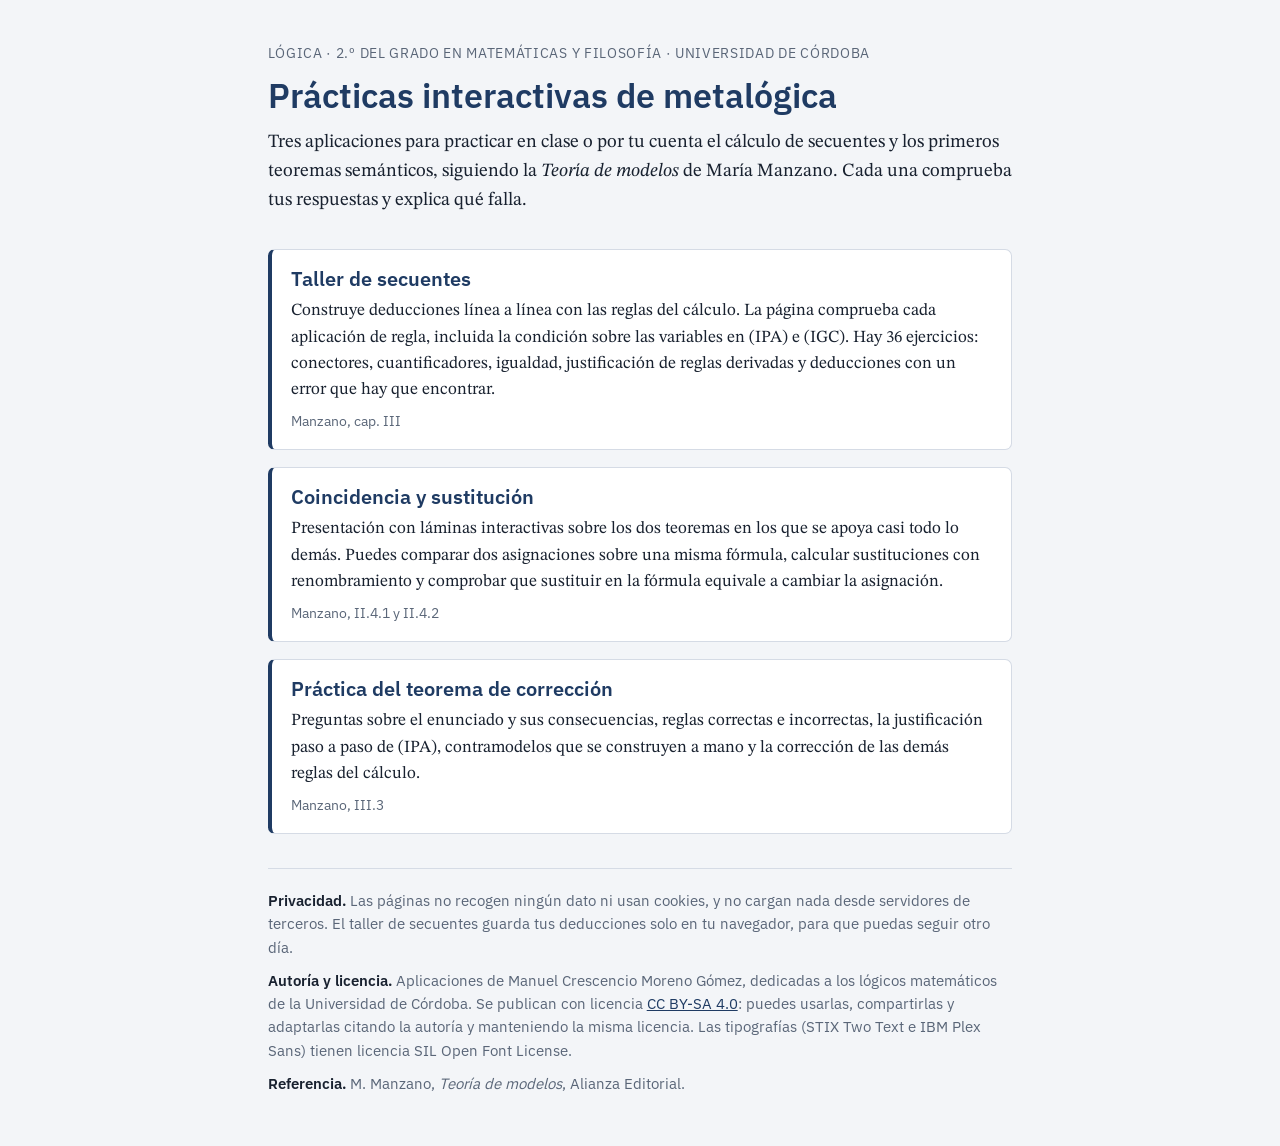
==== index.html @ b93044f5 "Add files via upload" ====
<!DOCTYPE html>
<html lang="es">
<head>
<meta charset="utf-8">
<meta name="viewport" content="width=device-width, initial-scale=1">
<title>Lógica · Prácticas interactivas</title>
<link rel="icon" href="data:image/svg+xml,%3Csvg xmlns=%27http://www.w3.org/2000/svg%27 viewBox=%270 0 32 32%27%3E%3Crect width=%2732%27 height=%2732%27 rx=%276%27 fill=%27%231f3b63%27/%3E%3Ctext x=%2716%27 y=%2723%27 font-size=%2720%27 text-anchor=%27middle%27 fill=%27white%27 font-family=%27serif%27%3E%E2%8A%A2%3C/text%3E%3C/svg%3E">
<meta name="description" content="Prácticas interactivas de metalógica: cálculo de secuentes de Manzano, teorema de corrección, coincidencia y sustitución. Lógica, 2.º del grado en Matemáticas y Filosofía (Universidad de Córdoba).">
<link rel="stylesheet" href="fuentes/fuentes.css">
<style>
:root{
  --bg:#f3f5f8; --surface:#ffffff; --ink:#18212f; --muted:#5a6678; --line:#d5dbe5;
  --accent:#1f3b63; --accent-soft:#e4ebf5;
  --font-body:"STIX Two Text","Cambria","Times New Roman",serif;
  --font-ui:"IBM Plex Sans","Segoe UI",system-ui,sans-serif;
}
@media (prefers-color-scheme: dark){
  :root{color-scheme:dark;--bg:#111722;--surface:#1a2231;--ink:#e6ebf3;--muted:#9aa7ba;--line:#313c50;--accent:#9dbcf0;--accent-soft:#25324a}
}
*{box-sizing:border-box}
html{font-size:17px}
body{margin:0;background:var(--bg);color:var(--ink);font-family:var(--font-body);line-height:1.55}
main{max-width:46rem;margin:0 auto;padding:2.5rem 1.1rem 3rem;display:flex;flex-direction:column;gap:2rem}
h1,h2{font-family:var(--font-ui);margin:0;line-height:1.2;text-wrap:balance}
h1{font-size:2rem;font-weight:600;color:var(--accent)}
h2{font-size:1.15rem;font-weight:600}
p{margin:0}
.kicker{font-family:var(--font-ui);font-size:.8rem;color:var(--muted);letter-spacing:.05em;text-transform:uppercase}
header{display:flex;flex-direction:column;gap:.7rem}
.lead{font-size:1.1rem}
.list{display:flex;flex-direction:column;gap:1rem}
a.card{display:flex;flex-direction:column;gap:.45rem;background:var(--surface);border:1px solid var(--line);border-left:4px solid var(--accent);border-radius:.4rem;padding:1rem 1.15rem;color:inherit;text-decoration:none}
a.card:hover{border-color:var(--accent)}
a.card:focus-visible{outline:2px solid var(--accent);outline-offset:2px}
a.card h2{color:var(--accent)}
.ref{font-family:var(--font-ui);font-size:.8rem;color:var(--muted)}
.note{font-family:var(--font-ui);font-size:.88rem;color:var(--muted);display:flex;flex-direction:column;gap:.6rem;border-top:1px solid var(--line);padding-top:1.2rem}
.note a{color:var(--accent)}
.note b{color:var(--ink);font-weight:600}
</style>
</head>
<body>
<main>
<header>
  <span class="kicker">Lógica · 2.º del grado en Matemáticas y Filosofía · Universidad de Córdoba</span>
  <h1>Prácticas interactivas de metalógica</h1>
  <p class="lead">Tres aplicaciones para practicar en clase o por tu cuenta el cálculo de secuentes y los primeros teoremas semánticos, siguiendo la <i>Teoría de modelos</i> de María Manzano. Cada una comprueba tus respuestas y explica qué falla.</p>
</header>

<div class="list">
  <a class="card" href="secuentes.html">
    <h2>Taller de secuentes</h2>
    <p>Construye deducciones línea a línea con las reglas del cálculo. La página comprueba cada aplicación de regla, incluida la condición sobre las variables en (IPA) e (IGC). Hay 36 ejercicios: conectores, cuantificadores, igualdad, justificación de reglas derivadas y deducciones con un error que hay que encontrar.</p>
    <span class="ref">Manzano, cap. III</span>
  </a>
  <a class="card" href="coincidencia-sustitucion.html">
    <h2>Coincidencia y sustitución</h2>
    <p>Presentación con láminas interactivas sobre los dos teoremas en los que se apoya casi todo lo demás. Puedes comparar dos asignaciones sobre una misma fórmula, calcular sustituciones con renombramiento y comprobar que sustituir en la fórmula equivale a cambiar la asignación.</p>
    <span class="ref">Manzano, II.4.1 y II.4.2</span>
  </a>
  <a class="card" href="correccion.html">
    <h2>Práctica del teorema de corrección</h2>
    <p>Preguntas sobre el enunciado y sus consecuencias, reglas correctas e incorrectas, la justificación paso a paso de (IPA), contramodelos que se construyen a mano y la corrección de las demás reglas del cálculo.</p>
    <span class="ref">Manzano, III.3</span>
  </a>
</div>

<div class="note">
  <p><b>Privacidad.</b> Las páginas no recogen ningún dato ni usan cookies, y no cargan nada desde servidores de terceros. El taller de secuentes guarda tus deducciones solo en tu navegador, para que puedas seguir otro día.</p>
  <p><b>Autoría y licencia.</b> Aplicaciones de Manuel Crescencio Moreno Gómez, dedicadas a los lógicos matemáticos de la Universidad de Córdoba. Se publican con licencia <a href="https://creativecommons.org/licenses/by-sa/4.0/deed.es">CC BY-SA 4.0</a>: puedes usarlas, compartirlas y adaptarlas citando la autoría y manteniendo la misma licencia. Las tipografías (STIX Two Text e IBM Plex Sans) tienen licencia SIL Open Font License.</p>
  <p><b>Referencia.</b> M. Manzano, <i>Teoría de modelos</i>, Alianza Editorial.</p>
</div>
</main>
</body>
</html>
---- fuentes/fuentes.css ----
/* STIX Two Text e IBM Plex Sans, SIL Open Font License 1.1 (ver LICENCIAS-FUENTES.txt).
   Copia local: las páginas no cargan nada desde servidores de terceros. */
/* stix-two-text-greek-400-normal */
@font-face {
  font-family: 'STIX Two Text';
  font-style: normal;
  font-display: swap;
  font-weight: 400;
  src: url(./stix-two-text-greek-400-normal.woff2) format('woff2');
  unicode-range: U+0370-0377,U+037A-037F,U+0384-038A,U+038C,U+038E-03A1,U+03A3-03FF;
}

/* stix-two-text-latin-ext-400-normal */
@font-face {
  font-family: 'STIX Two Text';
  font-style: normal;
  font-display: swap;
  font-weight: 400;
  src: url(./stix-two-text-latin-ext-400-normal.woff2) format('woff2');
  unicode-range: U+0100-02BA,U+02BD-02C5,U+02C7-02CC,U+02CE-02D7,U+02DD-02FF,U+0304,U+0308,U+0329,U+1D00-1DBF,U+1E00-1E9F,U+1EF2-1EFF,U+2020,U+20A0-20AB,U+20AD-20C0,U+2113,U+2C60-2C7F,U+A720-A7FF;
}

/* stix-two-text-latin-400-normal */
@font-face {
  font-family: 'STIX Two Text';
  font-style: normal;
  font-display: swap;
  font-weight: 400;
  src: url(./stix-two-text-latin-400-normal.woff2) format('woff2');
  unicode-range: U+0000-00FF,U+0131,U+0152-0153,U+02BB-02BC,U+02C6,U+02DA,U+02DC,U+0304,U+0308,U+0329,U+2000-206F,U+20AC,U+2122,U+2191,U+2193,U+2212,U+2215,U+FEFF,U+FFFD;
}

/* stix-two-text-greek-400-italic */
@font-face {
  font-family: 'STIX Two Text';
  font-style: italic;
  font-display: swap;
  font-weight: 400;
  src: url(./stix-two-text-greek-400-italic.woff2) format('woff2');
  unicode-range: U+0370-0377,U+037A-037F,U+0384-038A,U+038C,U+038E-03A1,U+03A3-03FF;
}

/* stix-two-text-latin-ext-400-italic */
@font-face {
  font-family: 'STIX Two Text';
  font-style: italic;
  font-display: swap;
  font-weight: 400;
  src: url(./stix-two-text-latin-ext-400-italic.woff2) format('woff2');
  unicode-range: U+0100-02BA,U+02BD-02C5,U+02C7-02CC,U+02CE-02D7,U+02DD-02FF,U+0304,U+0308,U+0329,U+1D00-1DBF,U+1E00-1E9F,U+1EF2-1EFF,U+2020,U+20A0-20AB,U+20AD-20C0,U+2113,U+2C60-2C7F,U+A720-A7FF;
}

/* stix-two-text-latin-400-italic */
@font-face {
  font-family: 'STIX Two Text';
  font-style: italic;
  font-display: swap;
  font-weight: 400;
  src: url(./stix-two-text-latin-400-italic.woff2) format('woff2');
  unicode-range: U+0000-00FF,U+0131,U+0152-0153,U+02BB-02BC,U+02C6,U+02DA,U+02DC,U+0304,U+0308,U+0329,U+2000-206F,U+20AC,U+2122,U+2191,U+2193,U+2212,U+2215,U+FEFF,U+FFFD;
}

/* stix-two-text-greek-600-normal */
@font-face {
  font-family: 'STIX Two Text';
  font-style: normal;
  font-display: swap;
  font-weight: 600;
  src: url(./stix-two-text-greek-600-normal.woff2) format('woff2');
  unicode-range: U+0370-0377,U+037A-037F,U+0384-038A,U+038C,U+038E-03A1,U+03A3-03FF;
}

/* stix-two-text-latin-ext-600-normal */
@font-face {
  font-family: 'STIX Two Text';
  font-style: normal;
  font-display: swap;
  font-weight: 600;
  src: url(./stix-two-text-latin-ext-600-normal.woff2) format('woff2');
  unicode-range: U+0100-02BA,U+02BD-02C5,U+02C7-02CC,U+02CE-02D7,U+02DD-02FF,U+0304,U+0308,U+0329,U+1D00-1DBF,U+1E00-1E9F,U+1EF2-1EFF,U+2020,U+20A0-20AB,U+20AD-20C0,U+2113,U+2C60-2C7F,U+A720-A7FF;
}

/* stix-two-text-latin-600-normal */
@font-face {
  font-family: 'STIX Two Text';
  font-style: normal;
  font-display: swap;
  font-weight: 600;
  src: url(./stix-two-text-latin-600-normal.woff2) format('woff2');
  unicode-range: U+0000-00FF,U+0131,U+0152-0153,U+02BB-02BC,U+02C6,U+02DA,U+02DC,U+0304,U+0308,U+0329,U+2000-206F,U+20AC,U+2122,U+2191,U+2193,U+2212,U+2215,U+FEFF,U+FFFD;
}

/* ibm-plex-sans-greek-400-normal */
@font-face {
  font-family: 'IBM Plex Sans';
  font-style: normal;
  font-display: swap;
  font-weight: 400;
  src: url(./ibm-plex-sans-greek-400-normal.woff2) format('woff2');
  unicode-range: U+0370-0377,U+037A-037F,U+0384-038A,U+038C,U+038E-03A1,U+03A3-03FF;
}

/* ibm-plex-sans-latin-ext-400-normal */
@font-face {
  font-family: 'IBM Plex Sans';
  font-style: normal;
  font-display: swap;
  font-weight: 400;
  src: url(./ibm-plex-sans-latin-ext-400-normal.woff2) format('woff2');
  unicode-range: U+0100-02BA,U+02BD-02C5,U+02C7-02CC,U+02CE-02D7,U+02DD-02FF,U+0304,U+0308,U+0329,U+1D00-1DBF,U+1E00-1E9F,U+1EF2-1EFF,U+2020,U+20A0-20AB,U+20AD-20C0,U+2113,U+2C60-2C7F,U+A720-A7FF;
}

/* ibm-plex-sans-latin-400-normal */
@font-face {
  font-family: 'IBM Plex Sans';
  font-style: normal;
  font-display: swap;
  font-weight: 400;
  src: url(./ibm-plex-sans-latin-400-normal.woff2) format('woff2');
  unicode-range: U+0000-00FF,U+0131,U+0152-0153,U+02BB-02BC,U+02C6,U+02DA,U+02DC,U+0304,U+0308,U+0329,U+2000-206F,U+20AC,U+2122,U+2191,U+2193,U+2212,U+2215,U+FEFF,U+FFFD;
}

/* ibm-plex-sans-greek-500-normal */
@font-face {
  font-family: 'IBM Plex Sans';
  font-style: normal;
  font-display: swap;
  font-weight: 500;
  src: url(./ibm-plex-sans-greek-500-normal.woff2) format('woff2');
  unicode-range: U+0370-0377,U+037A-037F,U+0384-038A,U+038C,U+038E-03A1,U+03A3-03FF;
}

/* ibm-plex-sans-latin-ext-500-normal */
@font-face {
  font-family: 'IBM Plex Sans';
  font-style: normal;
  font-display: swap;
  font-weight: 500;
  src: url(./ibm-plex-sans-latin-ext-500-normal.woff2) format('woff2');
  unicode-range: U+0100-02BA,U+02BD-02C5,U+02C7-02CC,U+02CE-02D7,U+02DD-02FF,U+0304,U+0308,U+0329,U+1D00-1DBF,U+1E00-1E9F,U+1EF2-1EFF,U+2020,U+20A0-20AB,U+20AD-20C0,U+2113,U+2C60-2C7F,U+A720-A7FF;
}

/* ibm-plex-sans-latin-500-normal */
@font-face {
  font-family: 'IBM Plex Sans';
  font-style: normal;
  font-display: swap;
  font-weight: 500;
  src: url(./ibm-plex-sans-latin-500-normal.woff2) format('woff2');
  unicode-range: U+0000-00FF,U+0131,U+0152-0153,U+02BB-02BC,U+02C6,U+02DA,U+02DC,U+0304,U+0308,U+0329,U+2000-206F,U+20AC,U+2122,U+2191,U+2193,U+2212,U+2215,U+FEFF,U+FFFD;
}

/* ibm-plex-sans-greek-600-normal */
@font-face {
  font-family: 'IBM Plex Sans';
  font-style: normal;
  font-display: swap;
  font-weight: 600;
  src: url(./ibm-plex-sans-greek-600-normal.woff2) format('woff2');
  unicode-range: U+0370-0377,U+037A-037F,U+0384-038A,U+038C,U+038E-03A1,U+03A3-03FF;
}

/* ibm-plex-sans-latin-ext-600-normal */
@font-face {
  font-family: 'IBM Plex Sans';
  font-style: normal;
  font-display: swap;
  font-weight: 600;
  src: url(./ibm-plex-sans-latin-ext-600-normal.woff2) format('woff2');
  unicode-range: U+0100-02BA,U+02BD-02C5,U+02C7-02CC,U+02CE-02D7,U+02DD-02FF,U+0304,U+0308,U+0329,U+1D00-1DBF,U+1E00-1E9F,U+1EF2-1EFF,U+2020,U+20A0-20AB,U+20AD-20C0,U+2113,U+2C60-2C7F,U+A720-A7FF;
}

/* ibm-plex-sans-latin-600-normal */
@font-face {
  font-family: 'IBM Plex Sans';
  font-style: normal;
  font-display: swap;
  font-weight: 600;
  src: url(./ibm-plex-sans-latin-600-normal.woff2) format('woff2');
  unicode-range: U+0000-00FF,U+0131,U+0152-0153,U+02BB-02BC,U+02C6,U+02DA,U+02DC,U+0304,U+0308,U+0329,U+2000-206F,U+20AC,U+2122,U+2191,U+2193,U+2212,U+2215,U+FEFF,U+FFFD;
}
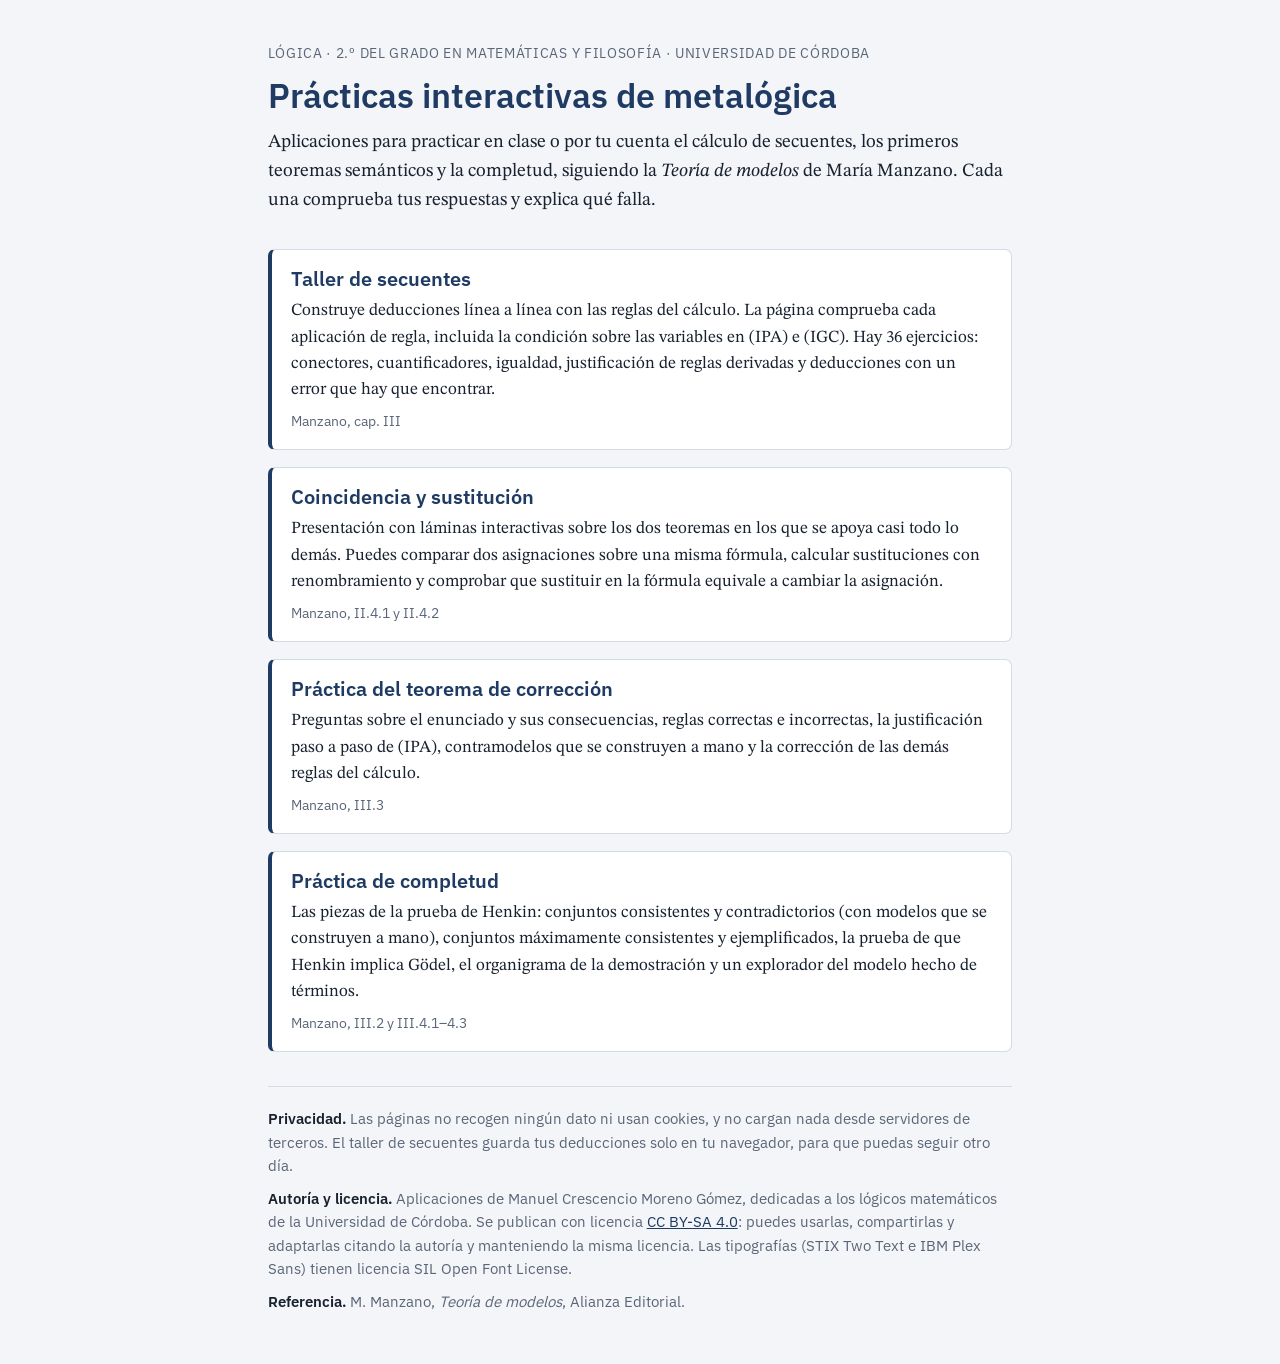
==== commit c89bbb9a: "Añade la práctica de completud" ====
--- a/index.html
+++ b/index.html
@@ -5,7 +5,7 @@
 <meta name="viewport" content="width=device-width, initial-scale=1">
 <title>Lógica · Prácticas interactivas</title>
 <link rel="icon" href="data:image/svg+xml,%3Csvg xmlns=%27http://www.w3.org/2000/svg%27 viewBox=%270 0 32 32%27%3E%3Crect width=%2732%27 height=%2732%27 rx=%276%27 fill=%27%231f3b63%27/%3E%3Ctext x=%2716%27 y=%2723%27 font-size=%2720%27 text-anchor=%27middle%27 fill=%27white%27 font-family=%27serif%27%3E%E2%8A%A2%3C/text%3E%3C/svg%3E">
-<meta name="description" content="Prácticas interactivas de metalógica: cálculo de secuentes de Manzano, teorema de corrección, coincidencia y sustitución. Lógica, 2.º del grado en Matemáticas y Filosofía (Universidad de Córdoba).">
+<meta name="description" content="Prácticas interactivas de metalógica: cálculo de secuentes de Manzano, teorema de corrección, coincidencia y sustitución, completud. Lógica, 2.º del grado en Matemáticas y Filosofía (Universidad de Córdoba).">
 <link rel="stylesheet" href="fuentes/fuentes.css">
 <style>
 :root{
@@ -44,7 +44,7 @@
 <header>
   <span class="kicker">Lógica · 2.º del grado en Matemáticas y Filosofía · Universidad de Córdoba</span>
   <h1>Prácticas interactivas de metalógica</h1>
-  <p class="lead">Tres aplicaciones para practicar en clase o por tu cuenta el cálculo de secuentes y los primeros teoremas semánticos, siguiendo la <i>Teoría de modelos</i> de María Manzano. Cada una comprueba tus respuestas y explica qué falla.</p>
+  <p class="lead">Aplicaciones para practicar en clase o por tu cuenta el cálculo de secuentes, los primeros teoremas semánticos y la completud, siguiendo la <i>Teoría de modelos</i> de María Manzano. Cada una comprueba tus respuestas y explica qué falla.</p>
 </header>
 
 <div class="list">
@@ -63,6 +63,11 @@
     <p>Preguntas sobre el enunciado y sus consecuencias, reglas correctas e incorrectas, la justificación paso a paso de (IPA), contramodelos que se construyen a mano y la corrección de las demás reglas del cálculo.</p>
     <span class="ref">Manzano, III.3</span>
   </a>
+  <a class="card" href="completud.html">
+    <h2>Práctica de completud</h2>
+    <p>Las piezas de la prueba de Henkin: conjuntos consistentes y contradictorios (con modelos que se construyen a mano), conjuntos máximamente consistentes y ejemplificados, la prueba de que Henkin implica Gödel, el organigrama de la demostración y un explorador del modelo hecho de términos.</p>
+    <span class="ref">Manzano, III.2 y III.4.1–4.3</span>
+  </a>
 </div>
 
 <div class="note">
